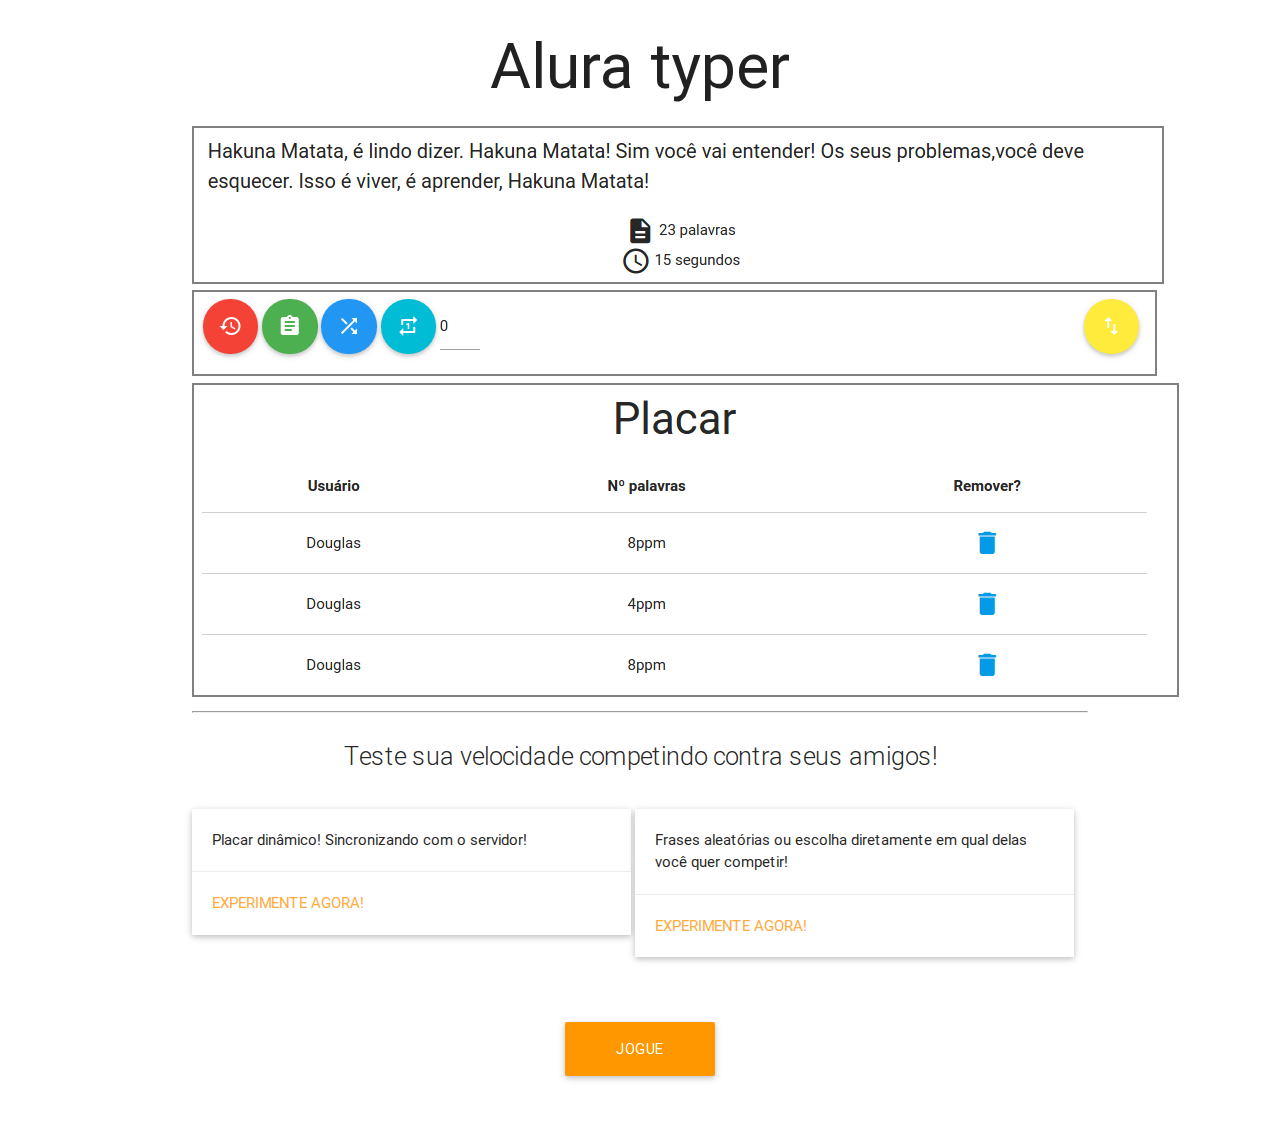
==== public/index.html @ c9e5e62e "Adicionando o index" ====
<!DOCTYPE html>
<html lang="en">
<head>
    <meta charset="UTF-8">
    <title>Alura Typer</title>
    <!--Import materialize.css-->
    <link rel="stylesheet" href="css/libs/materialize.min.css">
    <!-- Import Google Material Icons -->
    <link href="css/libs/google-fonts.css" rel="stylesheet">

    <link href="css/index.css" rel="stylesheet">
</head>
<body>
    <section class="container">
        <h1 class="center titulo header">Alura typer</h1>
        <div class="">
            <img src="img/slide1.png" class="imagem-jogo">
            <img src="img/slide2.png" class="imagem-jogo">
            <img src="img/slide3.png" class="imagem-jogo">
        </div>
        <hr>
        <p class="flow-text center">Teste sua velocidade competindo contra seus amigos!</p>
        <div class="card">
           <div class="card-image">
             <!-- <img src="images/sample-1.jpg"> -->
           </div>
           <div class="card-content">
             <p>Placar dinâmico! Sincronizando com o servidor!</p>
           </div>
           <div class="card-action">
             <a href="principal.html">Experimente agora!</a>
           </div>
         </div>
         <div class="card">
           <div class="card-image">
             <!-- <img src="img/sl.jpg"> -->
           </div>
           <div class="card-content">
             <p>Frases aleatórias ou escolha diretamente em qual delas você quer competir!</p>
           </div>
           <div class="card-action">
             <a href="principal.html">Experimente agora!</a>
           </div>
         </div>

         <a class="waves-effect waves-light btn-large orange" id="botao-jogue" href="principal.html">Jogue agora!</a>

    </section>

    <script src="js/jquery.js"></script>
    <script src="slick/slick.min.js"></script>
    <script src="js/slider.js"></script>


</body>
</html>
---- public/css/libs/google-fonts.css ----
/* fallback */
@font-face {
  font-family: 'Material Icons';
  font-style: normal;
  font-weight: 400;
  src: local('../../fonts/Material Icons'), local('../../fonts/MaterialIcons-Regular'), url(https://fonts.gstatic.com/s/materialicons/v17/2fcrYFNaTjcS6g4U3t-Y5ZjZjT5FdEJ140U2DJYC3mY.woff2) format('woff2');
}

.material-icons {
  font-family: 'Material Icons';
  font-weight: normal;
  font-style: normal;
  font-size: 24px;
  line-height: 1;
  letter-spacing: normal;
  text-transform: none;
  display: inline-block;
  white-space: nowrap;
  word-wrap: normal;
  direction: ltr;
  -webkit-font-feature-settings: 'liga';
  -webkit-font-smoothing: antialiased;
}
---- public/css/index.css ----
.card{
	width: 49%;
	display: inline-block;
	vertical-align: top;
}


#botao-jogue{
	width: 150px;
	display: block;
	margin: 50px auto;
}

.imagem-jogo {
	border: 2px solid gray;
}
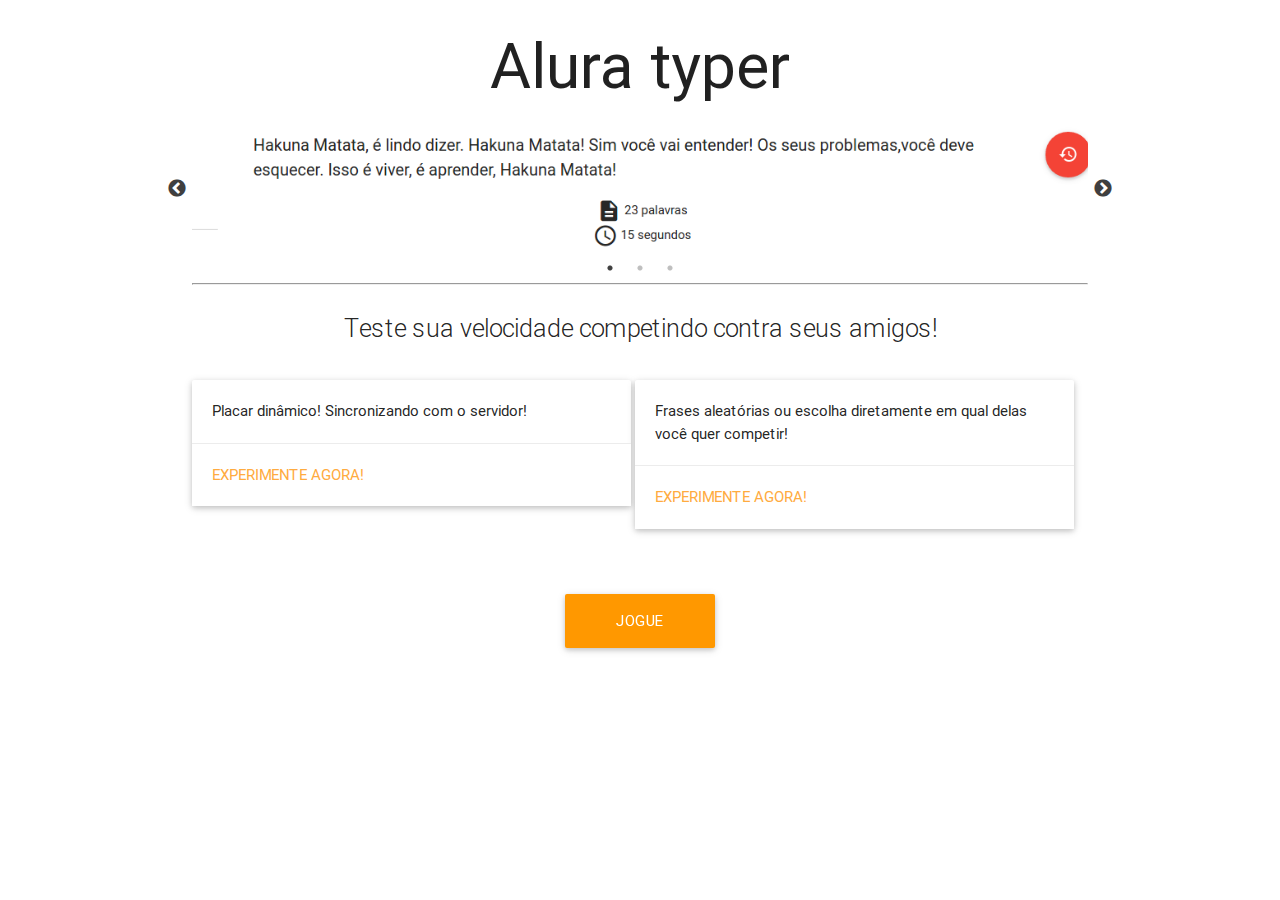
==== commit 6ca3bf1c: "Adicionando o SLICK e implementando no index" ====
--- a/public/index.html
+++ b/public/index.html
@@ -7,13 +7,16 @@
     <link rel="stylesheet" href="css/libs/materialize.min.css">
     <!-- Import Google Material Icons -->
     <link href="css/libs/google-fonts.css" rel="stylesheet">
+    <link rel="stylesheet" type="text/css" href="plugins/slick/slick.css"/>
+    <link rel="stylesheet" type="text/css" href="plugins/slick/slick-theme.css"/>
 
     <link href="css/index.css" rel="stylesheet">
+
 </head>
 <body>
     <section class="container">
         <h1 class="center titulo header">Alura typer</h1>
-        <div class="">
+        <div class="slider">
             <img src="img/slide1.png" class="imagem-jogo">
             <img src="img/slide2.png" class="imagem-jogo">
             <img src="img/slide3.png" class="imagem-jogo">
@@ -47,10 +50,9 @@
 
     </section>
 
-    <script src="js/jquery.js"></script>
-    <script src="slick/slick.min.js"></script>
-    <script src="js/slider.js"></script>
-
-
+  <script src="js/jquery.js"></script>
+  <script src="slick/slick.min.js"></script>
+  <script src="js/slider.js"></script>
+  <script src="plugins/slick/slick.min.js"></script>
 </body>
 </html>
--- a/public/css/index.css
+++ b/public/css/index.css
@@ -1,16 +1,25 @@
-.card{
+.card
+{
 	width: 49%;
 	display: inline-block;
 	vertical-align: top;
 }
 
 
-#botao-jogue{
+#botao-jogue
+{
 	width: 150px;
 	display: block;
 	margin: 50px auto;
 }
 
-.imagem-jogo {
-	border: 2px solid gray;
+.slider
+{
+	height: auto;
+	vertical-align: center;
+}
+
+.slick-prev:before, .slick-next:before
+{
+	color: black;
 }